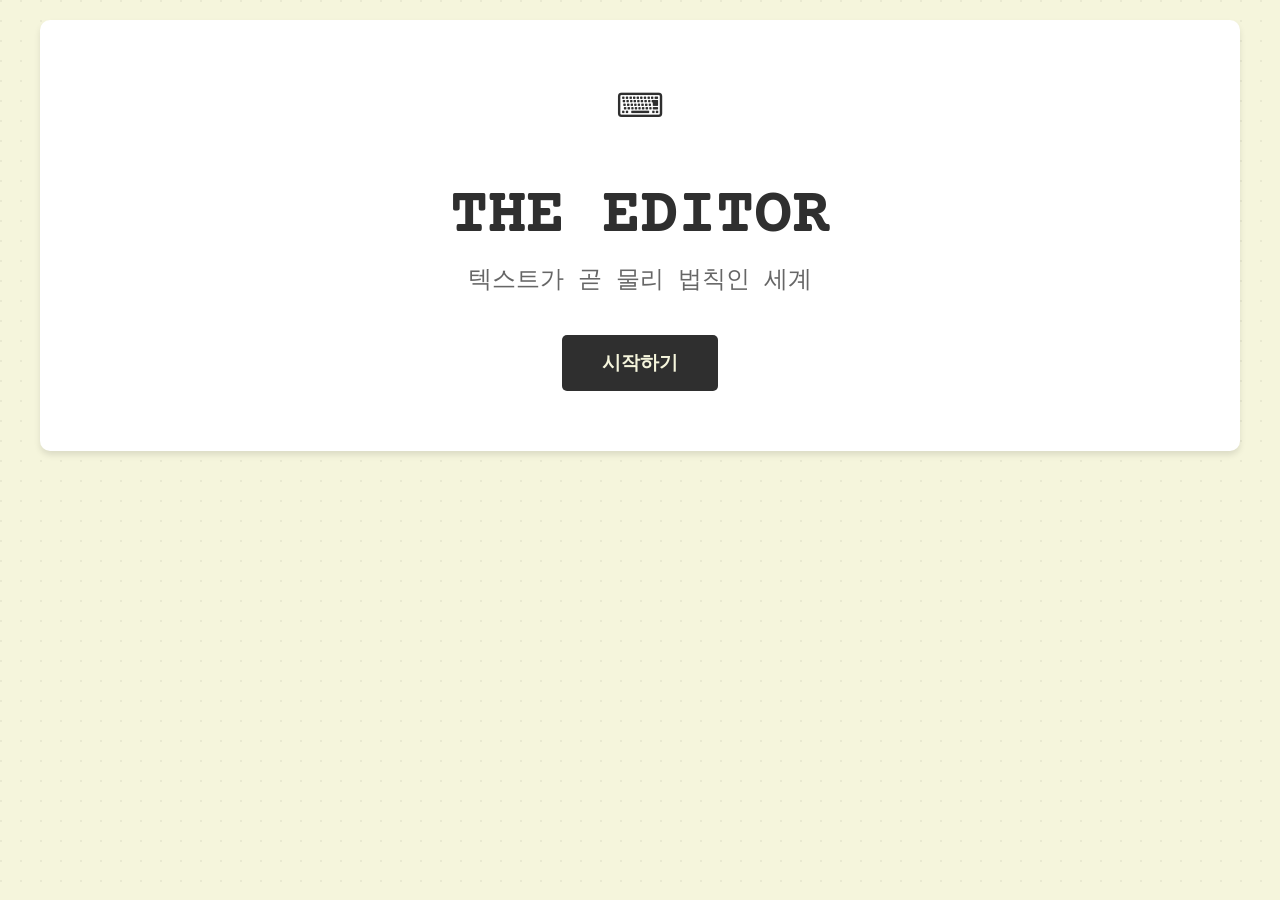
==== TheEditor.html @ b97cf354 "feat: Add The Editor game HTML and basic structure This commit introduces the HTML structure and bas" ====
<!DOCTYPE html>
<html lang="ko">
<head>
    <meta charset="UTF-8">
    <meta name="viewport" content="width=device-width, initial-scale=1.0">
    <title>The Editor - 텍스트 로그라이크 어드벤처</title>
    <style>
        @import url('https://fonts.googleapis.com/css2?family=Courier+Prime:wght@400;700&display=swap');

        * {
            margin: 0;
            padding: 0;
            box-sizing: border-box;
        }

        body {
            font-family: 'Courier Prime', 'Courier New', monospace;
            background: #F5F5DC;
            color: #2F2F2F;
            min-height: 100vh;
            background-image: 
                radial-gradient(circle at 1px 1px, rgba(0,0,0,0.05) 1px, transparent 0);
            background-size: 20px 20px;
        }

        #game-container {
            min-height: 100vh;
            padding: 20px;
        }

        .screen {
            display: none;
            max-width: 1200px;
            margin: 0 auto;
        }

        .screen.active {
            display: block;
        }

        .screen-content {
            background: white;
            padding: 40px;
            border-radius: 10px;
            box-shadow: 0 4px 6px rgba(0,0,0,0.1);
        }

        .typewriter-icon {
            font-size: 80px;
            text-align: center;
            margin-bottom: 20px;
        }

        .game-title {
            font-size: 4rem;
            font-weight: bold;
            text-align: center;
            margin-bottom: 10px;
            color: #2F2F2F;
        }

        .game-subtitle {
            font-size: 1.5rem;
            text-align: center;
            color: #666;
            margin-bottom: 40px;
        }

        .btn-primary {
            display: block;
            margin: 20px auto;
            padding: 15px 40px;
            font-size: 1.2rem;
            font-weight: bold;
            background: #2F2F2F;
            color: #F5F5DC;
            border: none;
            border-radius: 5px;
            cursor: pointer;
            transition: background 0.3s;
            font-family: 'Courier Prime', monospace;
        }

        .btn-primary:hover:not(:disabled) {
            background: #1a1a1a;
        }

        .btn-primary:disabled {
            background: #999;
            cursor: not-allowed;
        }

        .narrative-box {
            background: #f9f9f9;
            padding: 30px;
            border-radius: 5px;
            margin: 20px 0;
            line-height: 1.8;
            font-size: 1.1rem;
        }

        .typewriter-text {
            white-space: pre-wrap;
            min-height: 200px;
        }

        .chapter-header {
            text-align: center;
            margin-bottom: 30px;
        }

        .chapter-header h2 {
            font-size: 2.5rem;
            margin-bottom: 10px;
        }

        .chapter-subtitle {
            font-size: 1.2rem;
            color: #666;
        }

        .situation-box {
            background: #f9f9f9;
            padding: 25px;
            border-radius: 5px;
            margin-bottom: 30px;
        }

        .situation-box h3 {
            margin-bottom: 15px;
            font-size: 1.5rem;
        }

        .situation-text {
            font-size: 1.2rem;
            line-height: 1.8;
        }

        .word-button {
            display: inline-block;
            padding: 8px 16px;
            margin: 5px;
            background: #FFD700;
            color: #2F2F2F;
            border: 2px solid #FFA500;
            border-radius: 5px;
            cursor: pointer;
            font-weight: bold;
            transition: all 0.3s;
            font-size: 1rem;
        }

        .word-button:hover {
            background: #FFA500;
            transform: scale(1.05);
        }

        .word-button.extracting {
            animation: wordExtract 0.5s ease-out forwards;
        }

        @keyframes wordExtract {
            0% { transform: scale(1) rotate(0deg); opacity: 1; }
            50% { transform: scale(1.2) rotate(5deg); opacity: 0.8; }
            100% { transform: scale(0) rotate(-10deg); opacity: 0; }
        }

        .stats-grid {
            display: grid;
            grid-template-columns: 1fr 1fr;
            gap: 20px;
            margin-bottom: 30px;
        }

        .stat-box {
            background: #f9f9f9;
            padding: 20px;
            border-radius: 5px;
        }

        .stat-box h4 {
            margin-bottom: 15px;
            font-size: 1.2rem;
        }

        .word-list {
            display: flex;
            flex-wrap: wrap;
            gap: 8px;
        }

        .word-tag {
            padding: 5px 12px;
            background: #e0e0e0;
            border-radius: 3px;
            font-size: 0.9rem;
        }

        .bar-container {
            margin-bottom: 15px;
        }

        .bar-container label {
            display: block;
            margin-bottom: 5px;
            font-weight: bold;
        }

        .progress-bar {
            position: relative;
            width: 100%;
            height: 30px;
            background: #e0e0e0;
            border-radius: 5px;
            overflow: hidden;
        }

        .bar-fill {
            height: 100%;
            transition: width 0.5s ease;
            display: flex;
            align-items: center;
            justify-content: center;
            position: relative;
        }

        .hp-fill {
            background: linear-gradient(90deg, #e74c3c, #c0392b);
        }

        .ink-fill {
            background: linear-gradient(90deg, #3498db, #2980b9);
        }

        .enemy-fill {
            background: linear-gradient(90deg, #e74c3c, #c0392b);
        }

        .bar-text {
            position: absolute;
            color: white;
            font-weight: bold;
            text-shadow: 1px 1px 2px rgba(0,0,0,0.8);
            z-index: 1;
        }

        .enemy-box {
            background: #ffe0e0;
            padding: 25px;
            border-radius: 5px;
            margin-bottom: 30px;
            border: 2px solid #ff9999;
        }

        .enemy-box h3 {
            font-size: 1.8rem;
            color: #c0392b;
            margin-bottom: 10px;
        }

        .enemy-desc {
            color: #666;
            margin-bottom: 15px;
        }

        .combination-box {
            background: #f9f9f9;
            padding: 25px;
            border-radius: 5px;
            margin-bottom: 30px;
        }

        .combination-box h3 {
            margin-bottom: 20px;
            font-size: 1.5rem;
        }

        .slots-grid {
            display: grid;
            grid-template-columns: repeat(3, 1fr);
            gap: 15px;
            margin-bottom: 20px;
        }

        .slot {
            border: 2px dashed #999;
            border-radius: 5px;
            padding: 20px;
            min-height: 120px;
            display: flex;
            flex-direction: column;
            align-items: center;
            justify-content: center;
            background: #fafafa;
        }

        .slot-label {
            font-size: 0.9rem;
            color: #666;
            margin-bottom: 10px;
        }

        .slot-content {
            font-size: 1.1rem;
            font-weight: bold;
            text-align: center;
        }

        .slot-content.filled {
            padding: 8px 16px;
            background: #4CAF50;
            color: white;
            border-radius: 5px;
        }

        .action-preview {
            background: #fff9c4;
            padding: 15px;
            border-radius: 5px;
            margin-bottom: 15px;
            border: 2px solid #fdd835;
            display: none;
        }

        .action-preview.show {
            display: block;
        }

        .action-preview p {
            margin: 5px 0;
        }

        .hand-box {
            background: #f9f9f9;
            padding: 20px;
            border-radius: 5px;
            margin-bottom: 20px;
        }

        .hand-box h4 {
            margin-bottom: 15px;
        }

        .word-buttons {
            display: flex;
            flex-wrap: wrap;
            gap: 10px;
        }

        .hand-word {
            padding: 10px 20px;
            border-radius: 5px;
            cursor: pointer;
            font-weight: bold;
            transition: all 0.3s;
            border: 2px solid;
        }

        .hand-word.noun {
            background: #bbdefb;
            border-color: #2196F3;
            color: #0d47a1;
        }

        .hand-word.verb {
            background: #ffcdd2;
            border-color: #f44336;
            color: #b71c1c;
        }

        .hand-word.adjective {
            background: #c8e6c9;
            border-color: #4CAF50;
            color: #1b5e20;
        }

        .hand-word:hover {
            transform: translateY(-2px);
            box-shadow: 0 4px 8px rgba(0,0,0,0.2);
        }

        .hand-word.selected {
            background: #FFD700;
            border-color: #FFA500;
            box-shadow: 0 0 10px rgba(255, 215, 0, 0.6);
        }

        .player-stats {
            display: grid;
            grid-template-columns: 1fr 1fr;
            gap: 20px;
        }

        .puzzle-box {
            background: #f9f9f9;
            padding: 30px;
            border-radius: 5px;
        }

        .puzzle-text {
            font-size: 1.5rem;
            line-height: 2;
            margin-bottom: 30px;
            padding: 20px;
            background: white;
            border-radius: 5px;
        }

        .puzzle-solutions {
            display: flex;
            flex-direction: column;
            gap: 15px;
        }

        .puzzle-solution {
            padding: 15px;
            border: 2px solid #ddd;
            border-radius: 5px;
            cursor: pointer;
            transition: all 0.3s;
            background: white;
        }

        .puzzle-solution:hover:not(.disabled) {
            border-color: #4CAF50;
            background: #f1f8e9;
        }

        .puzzle-solution.disabled {
            opacity: 0.5;
            cursor: not-allowed;
            background: #f5f5f5;
        }

        .puzzle-result {
            margin-top: 20px;
            padding: 15px;
            background: #c8e6c9;
            border: 2px solid #4CAF50;
            border-radius: 5px;
            color: #1b5e20;
            font-weight: bold;
        }

        .ending-box {
            background: #f9f9f9;
            padding: 30px;
            border-radius: 5px;
            margin-top: 30px;
        }

        .ending-sentence {
            font-size: 1.5rem;
            line-height: 2;
            margin-bottom: 30px;
            padding: 25px;
            background: white;
            border-radius: 5px;
            border: 2px dashed #999;
        }

        .ending-word-slot {
            display: inline-block;
            padding: 8px 16px;
            margin: 0 5px;
            background: #4CAF50;
            color: white;
            border-radius: 5px;
            font-weight: bold;
        }

        .ending-word-slot.empty {
            background: #e0e0e0;
            color: #999;
        }

        .ending-words-box {
            margin-bottom: 30px;
        }

        .ending-words-box h4 {
            margin-bottom: 15px;
        }

        .ending-word-btn {
            padding: 10px 20px;
            margin: 5px;
            border-radius: 5px;
            cursor: pointer;
            font-weight: bold;
            transition: all 0.3s;
            border: 2px solid;
            background: #e0e0e0;
            border-color: #999;
        }

        .ending-word-btn:hover {
            background: #d0d0d0;
        }

        .ending-word-btn.selected {
            background: #4CAF50;
            border-color: #2e7d32;
            color: white;
        }

        .success-icon, .gameover-icon {
            font-size: 80px;
            text-align: center;
            margin-bottom: 20px;
        }

        .success-icon {
            color: #4CAF50;
        }

        .gameover-icon {
            color: #f44336;
        }

        .ending-text-box {
            background: #f9f9f9;
            padding: 30px;
            border-radius: 5px;
            margin: 30px 0;
        }

        .ending-text {
            font-size: 1.3rem;
            line-height: 1.8;
            margin-bottom: 20px;
        }

        .ending-score {
            color: #666;
            font-size: 1.1rem;
        }

        .gameover-text {
            font-size: 1.2rem;
            margin: 10px 0;
            color: #666;
        }

        .whiteout {
            animation: whiteout 0.3s ease-in-out;
        }

        @keyframes whiteout {
            0% { background-color: #F5F5DC; }
            50% { background-color: #FFFFFF; }
            100% { background-color: #F5F5DC; }
        }

        @media (max-width: 768px) {
            .stats-grid,
            .slots-grid,
            .player-stats {
                grid-template-columns: 1fr;
            }
            
            .game-title {
                font-size: 2.5rem;
            }
            
            .screen-content {
                padding: 20px;
            }
        }
    </style>
</head>
<body>
    <div id="game-container">
        <!-- START_SCREEN -->
        <div id="start-screen" class="screen active">
            <div class="screen-content">
                <div class="typewriter-icon">⌨️</div>
                <h1 class="game-title">THE EDITOR</h1>
                <p class="game-subtitle">텍스트가 곧 물리 법칙인 세계</p>
                <button id="start-btn" class="btn-primary">시작하기</button>
            </div>
        </div>

        <!-- INTRO_NARRATIVE -->
        <div id="intro-screen" class="screen">
            <div class="screen-content">
                <h2>프롤로그</h2>
                <div class="narrative-box">
                    <div id="intro-text" class="typewriter-text"></div>
                </div>
                <button id="intro-continue-btn" class="btn-primary" style="display: none;">챕터 1 시작</button>
            </div>
        </div>

        <!-- CHAPTER_EXPLORE -->
        <div id="explore-screen" class="screen">
            <div class="screen-content">
                <div class="chapter-header">
                    <h2 id="chapter-title"></h2>
                    <p id="chapter-subtitle" class="chapter-subtitle"></p>
                </div>
                
                <div class="situation-box">
                    <h3>상황</h3>
                    <div id="situation-text" class="situation-text"></div>
                </div>

                <div class="stats-grid">
                    <div class="stat-box">
                        <h4>📚 단어 덱</h4>
                        <div id="deck-display" class="word-list"></div>
                    </div>
                    <div class="stat-box">
                        <h4>❤️ 상태</h4>
                        <div class="bar-container">
                            <label>체력</label>
                            <div class="progress-bar">
                                <div id="hp-bar" class="bar-fill hp-fill"></div>
                                <span id="hp-text" class="bar-text">100/100</span>
                            </div>
                        </div>
                        <div class="bar-container">
                            <label>잉크</label>
                            <div class="progress-bar">
                                <div id="ink-bar" class="bar-fill ink-fill"></div>
                                <span id="ink-text" class="bar-text">20/20</span>
                            </div>
                        </div>
                    </div>
                </div>

                <button id="explore-continue-btn" class="btn-primary">다음으로</button>
            </div>
        </div>

        <!-- CHAPTER_COMBAT -->
        <div id="combat-screen" class="screen">
            <div class="screen-content">
                <div class="chapter-header">
                    <h2 id="combat-chapter-title"></h2>
                </div>

                <!-- 적 정보 -->
                <div class="enemy-box">
                    <h3 id="enemy-name"></h3>
                    <p id="enemy-desc" class="enemy-desc"></p>
                    <div class="bar-container">
                        <label>적 체력</label>
                        <div class="progress-bar">
                            <div id="enemy-hp-bar" class="bar-fill enemy-fill"></div>
                            <span id="enemy-hp-text" class="bar-text">0/0</span>
                        </div>
                    </div>
                </div>

                <!-- 조합 슬롯 -->
                <div class="combination-box">
                    <h3>✏️ 문장 조합</h3>
                    <div class="slots-grid">
                        <div class="slot" data-slot="subject">
                            <div class="slot-label">주어/속성</div>
                            <div id="slot-subject" class="slot-content">비어있음</div>
                        </div>
                        <div class="slot" data-slot="verb">
                            <div class="slot-label">동사/형태</div>
                            <div id="slot-verb" class="slot-content">비어있음</div>
                        </div>
                        <div class="slot" data-slot="modifier">
                            <div class="slot-label">부사/강도</div>
                            <div id="slot-modifier" class="slot-content">선택사항</div>
                        </div>
                    </div>
                    <div id="action-preview" class="action-preview"></div>
                    <button id="execute-btn" class="btn-primary" disabled>실행</button>
                </div>

                <!-- 손패 -->
                <div class="hand-box">
                    <h4>손패</h4>
                    <div id="hand-display" class="word-buttons"></div>
                </div>

                <!-- 플레이어 상태 -->
                <div class="player-stats">
                    <div class="bar-container">
                        <label>체력</label>
                        <div class="progress-bar">
                            <div id="combat-hp-bar" class="bar-fill hp-fill"></div>
                            <span id="combat-hp-text" class="bar-text">100/100</span>
                        </div>
                    </div>
                    <div class="bar-container">
                        <label>잉크</label>
                        <div class="progress-bar">
                            <div id="combat-ink-bar" class="bar-fill ink-fill"></div>
                            <span id="combat-ink-text" class="bar-text">20/20</span>
                        </div>
                    </div>
                </div>
            </div>
        </div>

        <!-- CHAPTER_PUZZLE -->
        <div id="puzzle-screen" class="screen">
            <div class="screen-content">
                <div class="chapter-header">
                    <h2 id="puzzle-chapter-title"></h2>
                </div>

                <div class="puzzle-box">
                    <h3>문맥 수정</h3>
                    <div id="puzzle-text" class="puzzle-text"></div>
                    <div id="puzzle-solutions" class="puzzle-solutions"></div>
                    <div id="puzzle-result" class="puzzle-result" style="display: none;"></div>
                </div>
            </div>
        </div>

        <!-- ENDING_CRAFTING -->
        <div id="ending-screen" class="screen">
            <div class="screen-content">
                <div class="typewriter-icon">⌨️</div>
                <h2>최종 편집</h2>
                <p class="subtitle">모은 단어로 이야기의 결말을 짓으세요</p>
                
                <div class="ending-box">
                    <div id="ending-sentence" class="ending-sentence"></div>
                    <div class="ending-words-box">
                        <h4>사용 가능한 단어 (3개 선택)</h4>
                        <div id="ending-words" class="word-buttons"></div>
                    </div>
                    <button id="craft-ending-btn" class="btn-primary" disabled>결말 완성하기</button>
                </div>
            </div>
        </div>

        <!-- SUCCESS -->
        <div id="success-screen" class="screen">
            <div class="screen-content">
                <div class="success-icon">✓</div>
                <h2 id="ending-title"></h2>
                <div class="ending-text-box">
                    <p id="ending-text" class="ending-text"></p>
                    <p id="ending-score" class="ending-score"></p>
                </div>
                <button id="restart-btn" class="btn-primary">다시 시작하기</button>
            </div>
        </div>

        <!-- GAME_OVER -->
        <div id="gameover-screen" class="screen">
            <div class="screen-content">
                <div class="gameover-icon">✗</div>
                <h2>게임 오버</h2>
                <p class="gameover-text">당신의 체력이 0이 되었습니다.</p>
                <p class="gameover-text">이야기는 미완성으로 남았습니다.</p>
                <button id="restart-gameover-btn" class="btn-primary">다시 시작하기</button>
            </div>
        </div>
    </div>

    <script>
        // 게임 상태
        const GAME_STATES = {
            START_SCREEN: 'START_SCREEN',
            INTRO_NARRATIVE: 'INTRO_NARRATIVE',
            CHAPTER_EXPLORE: 'CHAPTER_EXPLORE',
            CHAPTER_COMBAT: 'CHAPTER_COMBAT',
            CHAPTER_PUZZLE: 'CHAPTER_PUZZLE',
            ENDING_CRAFTING: 'ENDING_CRAFTING',
            GAME_OVER: 'GAME_OVER',
            SUCCESS: 'SUCCESS'
        };

        // 챕터 데이터
        const CHAPTERS = [
            {
                id: 1,
                title: '명사의 숲',
                subtitle: 'The Forest of Nouns',
                situation: '희미한 [안개] 숲. 이름 없는 [나무]가 길을 막고 있다. [돌]이 발밑에 굴러다닌다. [나]는 길을 잃었다.',
                mineableWords: ['안개', '나무', '돌', '나'],
                enemy: {
                    name: '형체 없는 그림자',
                    hp: 30,
                    maxHp: 30,
                    attack: 5,
                    description: '텍스트의 의미를 잃어버린 존재'
                },
                type: 'explore'
            },
            {
                id: 2,
                title: '동사의 탑',
                subtitle: 'The Tower of Verbs',
                situation: '거대한 탑이 하늘을 [찌르다]. 적들이 우리를 [추격하다]. [막다]로 방어하고, [부수다]로 공격하라. [달리다]로 도망칠 수도 있다.',
                mineableWords: ['찌르다', '추격하다', '막다', '부수다', '달리다'],
                enemy: {
                    name: '검열관',
                    hp: 50,
                    maxHp: 50,
                    attack: 8,
                    description: '모든 동사를 통제하려는 자'
                },
                type: 'combat'
            },
            {
                id: 3,
                title: '형용사의 바다',
                subtitle: 'The Sea of Adjectives',
                situation: '[우울한] 파도가 친다. 바다는 [끝없는] 깊이를 가졌다. [차가운] 바람이 불어온다. [거대한] 고래가 나타났다. [신성한] 빛이 내려온다.',
                mineableWords: ['우울한', '끝없는', '차가운', '거대한', '신성한'],
                puzzle: {
                    text: '파도가 [거칠게] 몰아친다',
                    target: '거칠게',
                    solutions: [
                        { word: '잠잠하게', type: 'peaceful' },
                        { word: '얼어붙은', type: 'frozen' },
                        { word: '따뜻하게', type: 'warm' }
                    ]
                },
                type: 'puzzle'
            }
        ];

        // 단어 태그 시스템
        const WORD_TAGS = {
            '나': { type: 'noun', element: 'self', cost: 2, category: 'subject' },
            '안개': { type: 'noun', element: 'mist', cost: 3, category: 'subject' },
            '나무': { type: 'noun', element: 'wood', cost: 3, category: 'subject' },
            '돌': { type: 'noun', element: 'earth', cost: 2, category: 'subject' },
            '찌르다': { type: 'verb', action: 'attack', power: 8, cost: 5, category: 'verb' },
            '추격하다': { type: 'verb', action: 'chase', power: 3, cost: 4, category: 'verb' },
            '막다': { type: 'verb', action: 'defend', shield: 10, cost: 4, category: 'verb' },
            '부수다': { type: 'verb', action: 'attack', power: 12, cost: 6, category: 'verb' },
            '달리다': { type: 'verb', action: 'dodge', shield: 5, cost: 3, category: 'verb' },
            '우울한': { type: 'adjective', mood: 'sad', value: -1, cost: 2, category: 'modifier' },
            '끝없는': { type: 'adjective', mood: 'abstract', value: 0, cost: 3, category: 'modifier' },
            '차가운': { type: 'adjective', element: 'ice', value: 0, cost: 2, category: 'modifier' },
            '거대한': { type: 'adjective', size: 'large', value: 1, cost: 3, category: 'modifier' },
            '신성한': { type: 'adjective', mood: 'holy', value: 2, cost: 4, category: 'modifier' },
            '거칠게': { type: 'adjective', mood: 'chaos', value: -1, cost: 2, category: 'modifier' },
            '잠잠하게': { type: 'adjective', mood: 'peaceful', value: 1, cost: 2, category: 'modifier' },
            '얼어붙은': { type: 'adjective', element: 'ice', value: 0, cost: 3, category: 'modifier' },
            '따뜻하게': { type: 'adjective', mood: 'warm', value: 1, cost: 2, category: 'modifier' }
        };

        // 엔딩 템플릿
        const ENDING_TEMPLATES = {
            happy: {
                title: '희망의 결말',
                text: '세상은 {word1} 하고, 사람들은 {word2} 하며, 이야기는 {word3} 끝났다. 모든 것이 평화롭게 이어졌다.',
                threshold: 3
            },
            sad: {
                title: '슬픈 결말',
                text: '세상은 {word1} 하고, 사람들은 {word2} 하며, 이야기는 {word3} 끝났다. 하지만 희망은 남아있었다.',
                threshold: -2
            },
            abstract: {
                title: '모호한 결말',
                text: '세상은 {word1} 하고, 사람들은 {word2} 하며, 이야기는 {word3} 끝났다. 의미는 각자에게 달려있었다.',
                threshold: -1
            }
        };

        // 게임 상태 관리
        class GameState {
            constructor() {
                this.currentState = GAME_STATES.START_SCREEN;
                this.currentChapter = 0;
                this.playerDeck = [];
                this.playerHand = [];
                this.playerHp = 100;
                this.playerMaxHp = 100;
                this.ink = 20;
                this.maxInk = 20;
                this.enemyHp = 0;
                this.enemyMaxHp = 0;
                this.combatSlots = { subject: null, verb: null, modifier: null };
                this.endingWords = [];
                this.endingScore = 0;
                this.endingType = 'abstract';
                this.puzzleSolved = false;
            }

            changeState(newState) {
                this.currentState = newState;
                this.updateScreen();
            }

            updateScreen() {
                document.querySelectorAll('.screen').forEach(screen => {
                    screen.classList.remove('active');
                });

                const screenMap = {
                    [GAME_STATES.START_SCREEN]: 'start-screen',
                    [GAME_STATES.INTRO_NARRATIVE]: 'intro-screen',
                    [GAME_STATES.CHAPTER_EXPLORE]: 'explore-screen',
                    [GAME_STATES.CHAPTER_COMBAT]: 'combat-screen',
                    [GAME_STATES.CHAPTER_PUZZLE]: 'puzzle-screen',
                    [GAME_STATES.ENDING_CRAFTING]: 'ending-screen',
                    [GAME_STATES.SUCCESS]: 'success-screen',
                    [GAME_STATES.GAME_OVER]: 'gameover-screen'
                };

                const screenId = screenMap[this.currentState];
                if (screenId) {
                    document.getElementById(screenId).classList.add('active');
                }
            }

            drawHand() {
                const handSize = Math.min(7, this.playerDeck.length);
                const shuffled = [...this.playerDeck].sort(() => Math.random() - 0.5);
                this.playerHand = shuffled.slice(0, handSize);
            }

            reset() {
                this.currentState = GAME_STATES.START_SCREEN;
                this.currentChapter = 0;
                this.playerDeck = [];
                this.playerHand = [];
                this.playerHp = 100;
                this.playerMaxHp = 100;
                this.ink = 20;
                this.maxInk = 20;
                this.enemyHp = 0;
                this.enemyMaxHp = 0;
                this.combatSlots = { subject: null, verb: null, modifier: null };
                this.endingWords = [];
                this.endingScore = 0;
                this.endingType = 'abstract';
                this.puzzleSolved = false;
            }
        }

        const game = new GameState();

        function typewriterEffect(element, text, speed = 50, callback) {
            let index = 0;
            element.textContent = '';
            
            function type() {
                if (index < text.length) {
                    element.textContent += text[index];
                    index++;
                    setTimeout(type, speed);
                } else if (callback) {
                    callback();
                }
            }
            
            type();
        }

        function parseSituationText(text) {
            const parts = [];
            const regex = /\[([^\]]+)\]/g;
            let lastIndex = 0;
            let match;

            while ((match = regex.exec(text)) !== null) {
                if (match.index > lastIndex) {
                    parts.push({
                        type: 'text',
                        content: text.substring(lastIndex, match.index)
                    });
                }
                parts.push({
                    type: 'word',
                    content: match[1],
                    fullMatch: match[0]
                });
                lastIndex = regex.lastIndex;
            }

            if (lastIndex < text.length) {
                parts.push({
                    type: 'text',
                    content: text.substring(lastIndex)
                });
            }

            return parts;
        }

        function updateBars() {
            const hpPercent = (game.playerHp / game.playerMaxHp) * 100;
            document.getElementById('hp-bar').style.width = hpPercent + '%';
            document.getElementById('hp-text').textContent = `${game.playerHp}/${game.playerMaxHp}`;
            document.getElementById('combat-hp-bar').style.width = hpPercent + '%';
            document.getElementById('combat-hp-text').textContent = `${game.playerHp}/${game.playerMaxHp}`;

            const inkPercent = (game.ink / game.maxInk) * 100;
            document.getElementById('ink-bar').style.width = inkPercent + '%';
            document.getElementById('ink-text').textContent = `${game.ink}/${game.maxInk}`;
            document.getElementById('combat-ink-bar').style.width = inkPercent + '%';
            document.getElementById('combat-ink-text').textContent = `${game.ink}/${game.maxInk}`;

            if (game.enemyMaxHp > 0) {
                const enemyPercent = (game.enemyHp / game.enemyMaxHp) * 100;
                document.getElementById('enemy-hp-bar').style.width = enemyPercent + '%';
                document.getElementById('enemy-hp-text').textContent = `${game.enemyHp}/${game.enemyMaxHp}`;
            }
        }

        function updateDeckDisplay() {
            const deckDisplay = document.getElementById('deck-display');
            deckDisplay.innerHTML = '';
            
            if (game.playerDeck.length === 0) {
                deckDisplay.innerHTML = '<p style="color: #999;">아직 수집한 단어가 없습니다</p>';
            } else {
                game.playerDeck.forEach(word => {
                    const tag = document.createElement('span');
                    tag.className = 'word-tag';
                    tag.textContent = word;
                    deckDisplay.appendChild(tag);
                });
            }
        }

        function renderIntroScreen() {
            const introText = document.getElementById('intro-text');
            const continueBtn = document.getElementById('intro-continue-btn');
            
            const narrative = `모든 것이 백지화되었다...

당신은 에디터(Editor)입니다. 텍스트를 수정하고, 단어를 조합하여 이야기를 바꿀 수 있는 존재입니다.

하지만 세상이 백지화되었습니다. 모든 의미가 사라지고, 단어들이 흩어졌습니다.

당신의 임무는 세 개의 챕터를 통과하여 단어를 모으고, 마지막에 이야기의 결말을 짓는 것입니다.

게임 방법:
• 대괄호 [ ] 안의 단어를 클릭하여 수집하세요
• 전투에서는 주어, 동사, 수식어를 조합하여 공격하세요
• 퍼즐에서는 적절한 단어로 문맥을 수정하세요
• 마지막에 모은 단어로 결말을 완성하세요`;

            typewriterEffect(introText, narrative, 30, () => {
                continueBtn.style.display = 'block';
            });
        }

        function renderExploreScreen() {
            const chapter = CHAPTERS[game.currentChapter];
            
            document.getElementById('chapter-title').textContent = chapter.title;
            document.getElementById('chapter-subtitle').textContent = chapter.subtitle;
            
            const situationText = document.getElementById('situation-text');
            situationText.innerHTML = '';
            
            const parts = parseSituationText(chapter.situation);
            parts.forEach(part => {
                if (part.type === 'word') {
                    const btn = document.createElement('button');
                    btn.className = 'word-button';
                    btn.textContent = part.fullMatch;
                    btn.onclick = () => mineWord(part.content);
                    situationText.appendChild(btn);
                } else {
                    const span = document.createElement('span');
                    span.textContent = part.content;
                    situationText.appendChild(span);
                }
            });
            
            updateDeckDisplay();
            updateBars();
        }

        function mineWord(word) {
            if (game.playerDeck.includes(word)) {
                return;
            }
            
            const buttons = document.querySelectorAll('.word-button');
            buttons.forEach(btn => {
                if (btn.textContent.includes(word)) {
                    btn.classList.add('extracting');
                    setTimeout(() => {
                        btn.remove();
                    }, 500);
                }
            });
            
            game.playerDeck.push(word);
            updateDeckDisplay();
        }

        function renderCombatScreen() {
            const chapter = CHAPTERS[game.currentChapter];
            
            document.getElementById('combat-chapter-title').textContent = `${chapter.title} - 전투`;
            document.getElementById('enemy-name').textContent = chapter.enemy.name;
            document.getElementById('enemy-desc').textContent = chapter.enemy.description;
            
            game.enemyHp = chapter.enemy.maxHp;
            game.enemyMaxHp = chapter.enemy.maxHp;
            game.drawHand();
            
            updateCombatDisplay();
            updateBars();
        }

        function updateCombatDisplay() {
            document.getElementById('slot-subject').textContent = game.combatSlots.subject || '비어있음';
            document.getElementById('slot-subject').className = game.combatSlots.subject ? 'slot-content filled' : 'slot-content';
            
            document.getElementById('slot-verb').textContent = game.combatSlots.verb || '비어있음';
            document.getElementById('slot-verb').className = game.combatSlots.verb ? 'slot-content filled' : 'slot-content';
            
            document.getElementById('slot-modifier').textContent = game.combatSlots.modifier || '선택사항';
            document.getElementById('slot-modifier').className = game.combatSlots.modifier ? 'slot-content filled' : 'slot-content';
            
            const handDisplay = document.getElementById('hand-display');
            handDisplay.innerHTML = '';
            
            game.playerHand.forEach(word => {
                const tag = WORD_TAGS[word];
                if (!tag) return;
                
                const btn = document.createElement('button');
                btn.className = `hand-word ${tag.type}`;
                btn.textContent = word;
                
                const isSelected = 
                    (tag.category === 'subject' && game.combatSlots.subject === word) ||
                    (tag.category === 'verb' && game.combatSlots.verb === word) ||
                    (tag.category === 'modifier' && game.combatSlots.modifier === word);
                
                if (isSelected) {
                    btn.classList.add('selected');
                }
                
                btn.onclick = () => selectCombatWord(word, tag);
                handDisplay.appendChild(btn);
            });
            
            const action = calculateCombatAction();
            const preview = document.getElementById('action-preview');
            const executeBtn = document.getElementById('execute-btn');
            
            if (action && game.combatSlots.subject && game.combatSlots.verb) {
                preview.innerHTML = `
                    <p><strong>예상 효과:</strong></p>
                    <p>${action.description}</p>
                    ${action.damage > 0 ? `<p style="color: #c0392b;">데미지: ${action.damage}</p>` : ''}
                    ${action.shield > 0 ? `<p style="color: #2980b9;">방어: ${action.shield}</p>` : ''}
                    <p style="color: #666;">잉크 소모: ${action.cost}</p>
                `;
                preview.classList.add('show');
                executeBtn.disabled = game.ink < action.cost || game.enemyHp <= 0;
            } else {
                preview.classList.remove('show');
                executeBtn.disabled = true;
            }
        }

        function selectCombatWord(word, tag) {
            if (tag.category === 'subject') {
                if (game.combatSlots.subject === word) {
                    game.combatSlots.subject = null;
                } else {
                    game.combatSlots.subject = word;
                }
            } else if (tag.category === 'verb') {
                if (game.combatSlots.verb === word) {
                    game.combatSlots.verb = null;
                } else {
                    game.combatSlots.verb = word;
                }
            } else if (tag.category === 'modifier') {
                if (game.combatSlots.modifier === word) {
                    game.combatSlots.modifier = null;
                } else {
                    game.combatSlots.modifier = word;
                }
            }
            
            updateCombatDisplay();
        }

        function calculateCombatAction() {
            const { subject, verb, modifier } = game.combatSlots;
            if (!subject || !verb) return null;

            const subjectTag = WORD_TAGS[subject] || {};
            const verbTag = WORD_TAGS[verb] || {};
            const modifierTag = modifier ? (WORD_TAGS[modifier] || {}) : {};

            let damage = 0;
            let shield = 0;
            let description = '';
            let cost = (subjectTag.cost || 0) + (verbTag.cost || 0) + (modifierTag.cost || 0);

            if (verbTag.action === 'attack') {
                damage = verbTag.power || 5;
                if (subjectTag.element === 'wood' && modifierTag.element === 'ice') {
                    damage += 3;
                    description = `${subject}에서 ${verb}하는 얼음 공격!`;
                } else if (subjectTag.element === 'earth') {
                    damage += 2;
                    description = `${subject}로 ${verb}하는 대지의 힘!`;
                } else if (modifierTag.size === 'large') {
                    damage += 5;
                    description = `${modifier} ${subject}로 ${verb}!`;
                } else {
                    description = `${subject}로 ${verb}!`;
                }
            } else if (verbTag.action === 'defend') {
                shield = verbTag.shield || 10;
                if (modifierTag.size === 'large') shield += 5;
                description = `${subject}로 ${verb}하는 방어!`;
            } else if (verbTag.action === 'dodge') {
                shield = 5;
                description = `${verb}로 회피!`;
            }

            return { damage, shield, description, cost };
        }

        function executeCombat() {
            const action = calculateCombatAction();
            if (!action) return;

            if (game.ink < action.cost) {
                alert('잉크가 부족합니다!');
                return;
            }

            game.ink -= action.cost;

            if (action.damage > 0) {
                game.enemyHp = Math.max(0, game.enemyHp - action.damage);
            }

            if (game.enemyHp > 0) {
                const chapter = CHAPTERS[game.currentChapter];
                const enemyAttack = chapter.enemy.attack;
                game.playerHp = Math.max(0, game.playerHp - enemyAttack);
                
                document.body.classList.add('whiteout');
                setTimeout(() => {
                    document.body.classList.remove('whiteout');
                }, 300);
            }

            updateBars();
            updateCombatDisplay();

            if (game.enemyHp <= 0) {
                setTimeout(() => {
                    if (game.currentChapter < CHAPTERS.length - 1) {
                        game.currentChapter++;
                        game.ink = game.maxInk;
                        game.combatSlots = { subject: null, verb: null, modifier: null };
                        game.changeState(GAME_STATES.CHAPTER_EXPLORE);
                    } else {
                        game.changeState(GAME_STATES.ENDING_CRAFTING);
                    }
                }, 1500);
            }

            if (game.playerHp <= 0) {
                setTimeout(() => {
                    game.changeState(GAME_STATES.GAME_OVER);
                }, 1000);
            }
        }

        function renderPuzzleScreen() {
            const chapter = CHAPTERS[game.currentChapter];
            
            document.getElementById('puzzle-chapter-title').textContent = `${chapter.title} - 퍼즐`;
            
            const puzzleText = document.getElementById('puzzle-text');
            const puzzle = chapter.puzzle;
            
            puzzleText.innerHTML = puzzle.text.split('[').map((part, idx) => {
                if (part.includes(']')) {
                    const [word, rest] = part.split(']');
                    if (game.puzzleSolved) {
                        return `<span style="padding: 5px 10px; background: #c8e6c9; border-radius: 3px;">${word}</span>${rest}`;
                    } else {
                        return `<span style="padding: 5px 10px; background: #FFD700; border-radius: 3px;">[${word}]</span>${rest}`;
                    }
                }
                return part;
            }).join('');
            
            const solutionsDiv = document.getElementById('puzzle-solutions');
            solutionsDiv.innerHTML = '';
            
            if (!game.puzzleSolved) {
                puzzle.solutions.forEach(solution => {
                    const div = document.createElement('div');
                    div.className = 'puzzle-solution';
                    if (!game.playerDeck.includes(solution.word)) {
                        div.classList.add('disabled');
                    }
                    div.innerHTML = `
                        <strong>${solution.word}</strong>
                        ${!game.playerDeck.includes(solution.word) ? '<span style="color: #999;"> (수집 필요)</span>' : ''}
                    `;
                    div.onclick = () => {
                        if (game.playerDeck.includes(solution.word)) {
                            solvePuzzle(solution.word);
                        }
                    };
                    solutionsDiv.appendChild(div);
                });
            } else {
                const resultDiv = document.getElementById('puzzle-result');
                resultDiv.style.display = 'block';
                resultDiv.textContent = '퍼즐 해결! 문맥이 바뀌었습니다.';
                
                setTimeout(() => {
                    game.changeState(GAME_STATES.ENDING_CRAFTING);
                }, 2000);
            }
        }

        function solvePuzzle(solutionWord) {
            if (game.playerDeck.includes(solutionWord)) {
                game.puzzleSolved = true;
                renderPuzzleScreen();
            }
        }

        function renderEndingScreen() {
            const endingSentence = document.getElementById('ending-sentence');
            endingSentence.innerHTML = `
                <p>세상은 <span class="ending-word-slot ${game.endingWords[0] ? '' : 'empty'}">${game.endingWords[0] || '____'}</span> 하고,</p>
                <p>사람들은 <span class="ending-word-slot ${game.endingWords[1] ? '' : 'empty'}">${game.endingWords[1] || '____'}</span> 하며,</p>
                <p>이야기는 <span class="ending-word-slot ${game.endingWords[2] ? '' : 'empty'}">${game.endingWords[2] || '____'}</span> 끝났다.</p>
            `;
            
            const wordsDiv = document.getElementById('ending-words');
            wordsDiv.innerHTML = '';
            
            const availableWords = game.playerDeck.filter(word => {
                const tag = WORD_TAGS[word];
                return tag && tag.type === 'adjective';
            });
            
            availableWords.forEach(word => {
                const btn = document.createElement('button');
                btn.className = 'ending-word-btn';
                if (game.endingWords.includes(word)) {
                    btn.classList.add('selected');
                }
                btn.textContent = word;
                btn.onclick = () => {
                    if (game.endingWords.includes(word)) {
                        game.endingWords = game.endingWords.filter(w => w !== word);
                    } else if (game.endingWords.length < 3) {
                        game.endingWords.push(word);
                    }
                    renderEndingScreen();
                };
                wordsDiv.appendChild(btn);
            });
            
            const craftBtn = document.getElementById('craft-ending-btn');
            craftBtn.disabled = game.endingWords.length < 3;
        }

        function craftEnding() {
            if (game.endingWords.length < 3) return;
            
            let score = 0;
            game.endingWords.forEach(word => {
                const tag = WORD_TAGS[word];
                if (tag) {
                    score += tag.value || 0;
                }
            });
            
            game.endingScore = score;
            
            if (score >= ENDING_TEMPLATES.happy.threshold) {
                game.endingType = 'happy';
            } else if (score <= ENDING_TEMPLATES.sad.threshold) {
                game.endingType = 'sad';
            } else {
                game.endingType = 'abstract';
            }
            
            game.changeState(GAME_STATES.SUCCESS);
            renderSuccessScreen();
        }

        function renderSuccessScreen() {
            const ending = ENDING_TEMPLATES[game.endingType];
            const finalText = ending.text
                .replace('{word1}', game.endingWords[0] || '')
                .replace('{word2}', game.endingWords[1] || '')
                .replace('{word3}', game.endingWords[2] || '');
            
            document.getElementById('ending-title').textContent = ending.title;
            document.getElementById('ending-text').textContent = finalText;
            document.getElementById('ending-score').textContent = `점수: ${game.endingScore}`;
        }

        document.addEventListener('DOMContentLoaded', () => {
            document.getElementById('start-btn').onclick = () => {
                game.changeState(GAME_STATES.INTRO_NARRATIVE);
                renderIntroScreen();
            };
            
            document.getElementById('intro-continue-btn').onclick = () => {
                game.currentChapter = 0;
                game.changeState(GAME_STATES.CHAPTER_EXPLORE);
                renderExploreScreen();
            };
            
            document.getElementById('explore-continue-btn').onclick = () => {
                const chapter = CHAPTERS[game.currentChapter];
                if (chapter.type === 'puzzle') {
                    game.changeState(GAME_STATES.CHAPTER_PUZZLE);
                    renderPuzzleScreen();
                } else {
                    game.changeState(GAME_STATES.CHAPTER_COMBAT);
                    renderCombatScreen();
                }
            };
            
            document.getElementById('execute-btn').onclick = executeCombat;
            document.getElementById('craft-ending-btn').onclick = craftEnding;
            
            document.getElementById('restart-btn').onclick = () => {
                game.reset();
                game.updateScreen();
            };
            
            document.getElementById('restart-gameover-btn').onclick = () => {
                game.reset();
                game.updateScreen();
            };
            
            game.updateScreen();
        });
    </script>
</body>
</html>
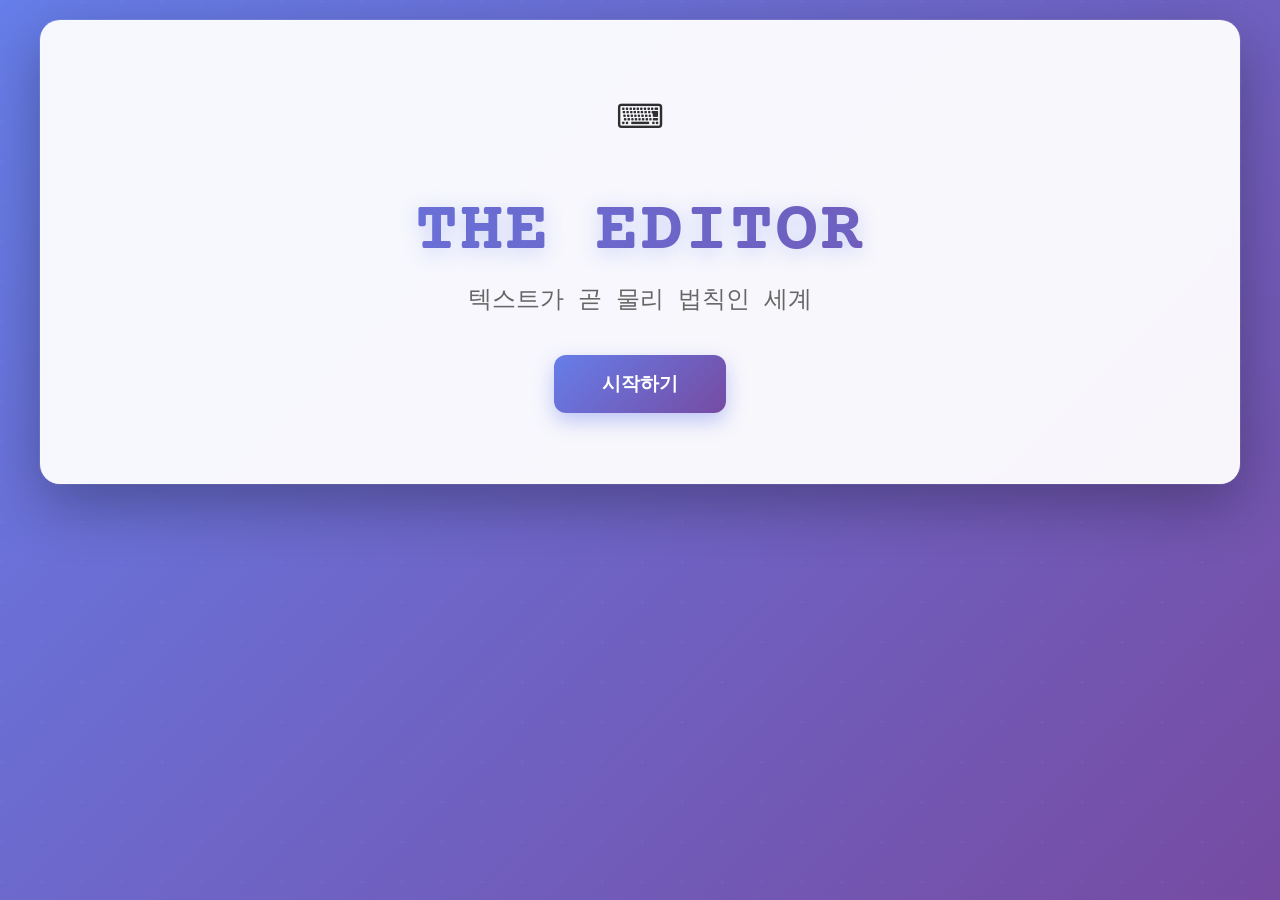
==== commit 4ad5fb97: "Refactor: Improve UI styling and add new words to game content Co-authored-by: sionamerica <sionamer" ====
--- a/TheEditor.html
+++ b/TheEditor.html
@@ -15,17 +15,32 @@
 
         body {
             font-family: 'Courier Prime', 'Courier New', monospace;
-            background: #F5F5DC;
+            background: linear-gradient(135deg, #667eea 0%, #764ba2 100%);
             color: #2F2F2F;
             min-height: 100vh;
+            position: relative;
+            overflow-x: hidden;
+        }
+
+        body::before {
+            content: '';
+            position: fixed;
+            top: 0;
+            left: 0;
+            width: 100%;
+            height: 100%;
             background-image: 
-                radial-gradient(circle at 1px 1px, rgba(0,0,0,0.05) 1px, transparent 0);
-            background-size: 20px 20px;
+                radial-gradient(circle at 2px 2px, rgba(255,255,255,0.05) 1px, transparent 0);
+            background-size: 40px 40px;
+            pointer-events: none;
+            z-index: 0;
         }
 
         #game-container {
             min-height: 100vh;
             padding: 20px;
+            position: relative;
+            z-index: 1;
         }
 
         .screen {
@@ -39,10 +54,12 @@
         }
 
         .screen-content {
-            background: white;
-            padding: 40px;
-            border-radius: 10px;
-            box-shadow: 0 4px 6px rgba(0,0,0,0.1);
+            background: rgba(255, 255, 255, 0.95);
+            backdrop-filter: blur(10px);
+            padding: 50px;
+            border-radius: 20px;
+            box-shadow: 0 20px 60px rgba(0,0,0,0.3), 0 0 0 1px rgba(255,255,255,0.1);
+            border: 1px solid rgba(255,255,255,0.2);
         }
 
         .typewriter-icon {
@@ -52,11 +69,16 @@
         }
 
         .game-title {
-            font-size: 4rem;
+            font-size: 4.5rem;
             font-weight: bold;
             text-align: center;
             margin-bottom: 10px;
-            color: #2F2F2F;
+            background: linear-gradient(135deg, #667eea 0%, #764ba2 100%);
+            -webkit-background-clip: text;
+            -webkit-text-fill-color: transparent;
+            background-clip: text;
+            text-shadow: 0 4px 20px rgba(102, 126, 234, 0.3);
+            letter-spacing: 2px;
         }
 
         .game-subtitle {
@@ -69,20 +91,39 @@
         .btn-primary {
             display: block;
             margin: 20px auto;
-            padding: 15px 40px;
+            padding: 16px 48px;
             font-size: 1.2rem;
-            font-weight: bold;
-            background: #2F2F2F;
-            color: #F5F5DC;
+            font-weight: 600;
+            background: linear-gradient(135deg, #667eea 0%, #764ba2 100%);
+            color: white;
             border: none;
-            border-radius: 5px;
+            border-radius: 12px;
             cursor: pointer;
-            transition: background 0.3s;
+            transition: all 0.3s cubic-bezier(0.4, 0, 0.2, 1);
             font-family: 'Courier Prime', monospace;
+            box-shadow: 0 8px 20px rgba(102, 126, 234, 0.4);
+            position: relative;
+            overflow: hidden;
+        }
+
+        .btn-primary::before {
+            content: '';
+            position: absolute;
+            top: 0;
+            left: -100%;
+            width: 100%;
+            height: 100%;
+            background: linear-gradient(90deg, transparent, rgba(255,255,255,0.3), transparent);
+            transition: left 0.5s;
         }
 
         .btn-primary:hover:not(:disabled) {
-            background: #1a1a1a;
+            transform: translateY(-2px);
+            box-shadow: 0 12px 30px rgba(102, 126, 234, 0.6);
+        }
+
+        .btn-primary:hover:not(:disabled)::before {
+            left: 100%;
         }
 
         .btn-primary:disabled {
@@ -91,12 +132,14 @@
         }
 
         .narrative-box {
-            background: #f9f9f9;
-            padding: 30px;
-            border-radius: 5px;
+            background: linear-gradient(135deg, rgba(255,255,255,0.9) 0%, rgba(255,255,255,0.7) 100%);
+            padding: 35px;
+            border-radius: 15px;
             margin: 20px 0;
             line-height: 1.8;
             font-size: 1.1rem;
+            border: 1px solid rgba(102, 126, 234, 0.2);
+            box-shadow: 0 8px 24px rgba(0,0,0,0.1);
         }
 
         .typewriter-text {
@@ -120,10 +163,12 @@
         }
 
         .situation-box {
-            background: #f9f9f9;
-            padding: 25px;
-            border-radius: 5px;
+            background: linear-gradient(135deg, rgba(255,255,255,0.9) 0%, rgba(255,255,255,0.7) 100%);
+            padding: 35px;
+            border-radius: 15px;
             margin-bottom: 30px;
+            border: 1px solid rgba(102, 126, 234, 0.2);
+            box-shadow: 0 8px 24px rgba(0,0,0,0.1);
         }
 
         .situation-box h3 {
@@ -138,31 +183,64 @@
 
         .word-button {
             display: inline-block;
-            padding: 8px 16px;
-            margin: 5px;
-            background: #FFD700;
+            padding: 4px 12px;
+            margin: 2px 4px;
+            background: transparent;
             color: #2F2F2F;
-            border: 2px solid #FFA500;
-            border-radius: 5px;
+            border: none;
+            border-bottom: 2px solid #4A90E2;
+            border-radius: 0;
             cursor: pointer;
-            font-weight: bold;
-            transition: all 0.3s;
-            font-size: 1rem;
+            font-weight: 500;
+            transition: all 0.3s cubic-bezier(0.4, 0, 0.2, 1);
+            font-size: 1.1rem;
+            position: relative;
+            text-decoration: none;
+        }
+
+        .word-button::before {
+            content: '';
+            position: absolute;
+            bottom: -2px;
+            left: 0;
+            width: 0;
+            height: 2px;
+            background: linear-gradient(90deg, #4A90E2, #7B68EE);
+            transition: width 0.3s ease;
         }
 
         .word-button:hover {
-            background: #FFA500;
-            transform: scale(1.05);
+            color: #4A90E2;
+            transform: translateY(-2px);
+            background: rgba(74, 144, 226, 0.05);
+            padding-left: 16px;
+            padding-right: 16px;
+        }
+
+        .word-button:hover::before {
+            width: 100%;
         }
 
         .word-button.extracting {
-            animation: wordExtract 0.5s ease-out forwards;
+            animation: wordExtract 0.6s cubic-bezier(0.4, 0, 0.2, 1) forwards;
         }
 
         @keyframes wordExtract {
-            0% { transform: scale(1) rotate(0deg); opacity: 1; }
-            50% { transform: scale(1.2) rotate(5deg); opacity: 0.8; }
-            100% { transform: scale(0) rotate(-10deg); opacity: 0; }
+            0% { 
+                transform: translateY(0) scale(1);
+                opacity: 1;
+                border-bottom-color: #4A90E2;
+            }
+            50% { 
+                transform: translateY(-10px) scale(1.1);
+                opacity: 0.7;
+                border-bottom-color: #7B68EE;
+            }
+            100% { 
+                transform: translateY(-20px) scale(0.8);
+                opacity: 0;
+                border-bottom-color: transparent;
+            }
         }
 
         .stats-grid {
@@ -173,9 +251,11 @@
         }
 
         .stat-box {
-            background: #f9f9f9;
-            padding: 20px;
-            border-radius: 5px;
+            background: linear-gradient(135deg, rgba(255,255,255,0.9) 0%, rgba(255,255,255,0.7) 100%);
+            padding: 25px;
+            border-radius: 15px;
+            border: 1px solid rgba(102, 126, 234, 0.2);
+            box-shadow: 0 4px 16px rgba(0,0,0,0.1);
         }
 
         .stat-box h4 {
@@ -190,10 +270,19 @@
         }
 
         .word-tag {
-            padding: 5px 12px;
-            background: #e0e0e0;
-            border-radius: 3px;
+            padding: 8px 16px;
+            background: linear-gradient(135deg, rgba(102, 126, 234, 0.1) 0%, rgba(118, 75, 162, 0.1) 100%);
+            border: 1px solid rgba(102, 126, 234, 0.3);
+            border-radius: 8px;
             font-size: 0.9rem;
+            color: #667eea;
+            font-weight: 500;
+            transition: all 0.2s;
+        }
+
+        .word-tag:hover {
+            transform: translateY(-2px);
+            box-shadow: 0 4px 12px rgba(102, 126, 234, 0.2);
         }
 
         .bar-container {
@@ -209,10 +298,11 @@
         .progress-bar {
             position: relative;
             width: 100%;
-            height: 30px;
-            background: #e0e0e0;
-            border-radius: 5px;
+            height: 32px;
+            background: rgba(0,0,0,0.1);
+            border-radius: 16px;
             overflow: hidden;
+            box-shadow: inset 0 2px 4px rgba(0,0,0,0.1);
         }
 
         .bar-fill {
@@ -225,15 +315,18 @@
         }
 
         .hp-fill {
-            background: linear-gradient(90deg, #e74c3c, #c0392b);
+            background: linear-gradient(90deg, #ff6b6b, #ee5a6f);
+            box-shadow: 0 0 10px rgba(255, 107, 107, 0.5);
         }
 
         .ink-fill {
-            background: linear-gradient(90deg, #3498db, #2980b9);
+            background: linear-gradient(90deg, #4ecdc4, #44a08d);
+            box-shadow: 0 0 10px rgba(78, 205, 196, 0.5);
         }
 
         .enemy-fill {
-            background: linear-gradient(90deg, #e74c3c, #c0392b);
+            background: linear-gradient(90deg, #f093fb, #f5576c);
+            box-shadow: 0 0 10px rgba(240, 147, 251, 0.5);
         }
 
         .bar-text {
@@ -245,11 +338,13 @@
         }
 
         .enemy-box {
-            background: #ffe0e0;
-            padding: 25px;
-            border-radius: 5px;
+            background: linear-gradient(135deg, rgba(240, 147, 251, 0.2) 0%, rgba(245, 87, 108, 0.2) 100%);
+            padding: 30px;
+            border-radius: 15px;
             margin-bottom: 30px;
-            border: 2px solid #ff9999;
+            border: 2px solid rgba(240, 147, 251, 0.4);
+            box-shadow: 0 8px 24px rgba(240, 147, 251, 0.3);
+            backdrop-filter: blur(10px);
         }
 
         .enemy-box h3 {
@@ -264,10 +359,12 @@
         }
 
         .combination-box {
-            background: #f9f9f9;
-            padding: 25px;
-            border-radius: 5px;
+            background: linear-gradient(135deg, rgba(255,255,255,0.9) 0%, rgba(255,255,255,0.7) 100%);
+            padding: 30px;
+            border-radius: 15px;
             margin-bottom: 30px;
+            border: 1px solid rgba(102, 126, 234, 0.2);
+            box-shadow: 0 8px 24px rgba(0,0,0,0.1);
         }
 
         .combination-box h3 {
@@ -283,15 +380,21 @@
         }
 
         .slot {
-            border: 2px dashed #999;
-            border-radius: 5px;
-            padding: 20px;
-            min-height: 120px;
+            border: 2px dashed rgba(102, 126, 234, 0.4);
+            border-radius: 12px;
+            padding: 25px;
+            min-height: 140px;
             display: flex;
             flex-direction: column;
             align-items: center;
             justify-content: center;
-            background: #fafafa;
+            background: linear-gradient(135deg, rgba(102, 126, 234, 0.05) 0%, rgba(118, 75, 162, 0.05) 100%);
+            transition: all 0.3s;
+        }
+
+        .slot:hover {
+            border-color: rgba(102, 126, 234, 0.6);
+            background: linear-gradient(135deg, rgba(102, 126, 234, 0.1) 0%, rgba(118, 75, 162, 0.1) 100%);
         }
 
         .slot-label {
@@ -307,19 +410,27 @@
         }
 
         .slot-content.filled {
-            padding: 8px 16px;
-            background: #4CAF50;
+            padding: 10px 20px;
+            background: linear-gradient(135deg, #667eea 0%, #764ba2 100%);
             color: white;
-            border-radius: 5px;
+            border-radius: 10px;
+            box-shadow: 0 4px 12px rgba(102, 126, 234, 0.4);
+            animation: pulse 2s infinite;
+        }
+
+        @keyframes pulse {
+            0%, 100% { transform: scale(1); }
+            50% { transform: scale(1.02); }
         }
 
         .action-preview {
-            background: #fff9c4;
-            padding: 15px;
-            border-radius: 5px;
+            background: linear-gradient(135deg, rgba(255, 249, 196, 0.9) 0%, rgba(255, 235, 59, 0.9) 100%);
+            padding: 20px;
+            border-radius: 12px;
             margin-bottom: 15px;
-            border: 2px solid #fdd835;
+            border: 2px solid rgba(255, 193, 7, 0.5);
             display: none;
+            box-shadow: 0 4px 16px rgba(255, 193, 7, 0.3);
         }
 
         .action-preview.show {
@@ -331,10 +442,12 @@
         }
 
         .hand-box {
-            background: #f9f9f9;
-            padding: 20px;
-            border-radius: 5px;
+            background: linear-gradient(135deg, rgba(255,255,255,0.9) 0%, rgba(255,255,255,0.7) 100%);
+            padding: 25px;
+            border-radius: 15px;
             margin-bottom: 20px;
+            border: 1px solid rgba(102, 126, 234, 0.2);
+            box-shadow: 0 4px 16px rgba(0,0,0,0.1);
         }
 
         .hand-box h4 {
@@ -380,9 +493,12 @@
         }
 
         .hand-word.selected {
-            background: #FFD700;
+            background: linear-gradient(135deg, #FFD700 0%, #FFA500 100%);
             border-color: #FFA500;
-            box-shadow: 0 0 10px rgba(255, 215, 0, 0.6);
+            box-shadow: 0 0 20px rgba(255, 215, 0, 0.8);
+            transform: translateY(-3px) scale(1.05);
+            color: #2F2F2F;
+            font-weight: bold;
         }
 
         .player-stats {
@@ -392,9 +508,11 @@
         }
 
         .puzzle-box {
-            background: #f9f9f9;
-            padding: 30px;
-            border-radius: 5px;
+            background: linear-gradient(135deg, rgba(255,255,255,0.9) 0%, rgba(255,255,255,0.7) 100%);
+            padding: 35px;
+            border-radius: 15px;
+            border: 1px solid rgba(102, 126, 234, 0.2);
+            box-shadow: 0 8px 24px rgba(0,0,0,0.1);
         }
 
         .puzzle-text {
@@ -413,17 +531,19 @@
         }
 
         .puzzle-solution {
-            padding: 15px;
-            border: 2px solid #ddd;
-            border-radius: 5px;
+            padding: 18px;
+            border: 2px solid rgba(102, 126, 234, 0.3);
+            border-radius: 12px;
             cursor: pointer;
-            transition: all 0.3s;
+            transition: all 0.3s cubic-bezier(0.4, 0, 0.2, 1);
             background: white;
         }
 
         .puzzle-solution:hover:not(.disabled) {
-            border-color: #4CAF50;
-            background: #f1f8e9;
+            border-color: #667eea;
+            background: linear-gradient(135deg, rgba(102, 126, 234, 0.1) 0%, rgba(118, 75, 162, 0.1) 100%);
+            transform: translateX(5px);
+            box-shadow: 0 4px 12px rgba(102, 126, 234, 0.2);
         }
 
         .puzzle-solution.disabled {
@@ -443,10 +563,12 @@
         }
 
         .ending-box {
-            background: #f9f9f9;
-            padding: 30px;
-            border-radius: 5px;
+            background: linear-gradient(135deg, rgba(255,255,255,0.9) 0%, rgba(255,255,255,0.7) 100%);
+            padding: 35px;
+            border-radius: 15px;
             margin-top: 30px;
+            border: 1px solid rgba(102, 126, 234, 0.2);
+            box-shadow: 0 8px 24px rgba(0,0,0,0.1);
         }
 
         .ending-sentence {
@@ -461,12 +583,13 @@
 
         .ending-word-slot {
             display: inline-block;
-            padding: 8px 16px;
-            margin: 0 5px;
-            background: #4CAF50;
+            padding: 10px 20px;
+            margin: 0 8px;
+            background: linear-gradient(135deg, #667eea 0%, #764ba2 100%);
             color: white;
-            border-radius: 5px;
+            border-radius: 10px;
             font-weight: bold;
+            box-shadow: 0 4px 12px rgba(102, 126, 234, 0.4);
         }
 
         .ending-word-slot.empty {
@@ -499,9 +622,11 @@
         }
 
         .ending-word-btn.selected {
-            background: #4CAF50;
-            border-color: #2e7d32;
+            background: linear-gradient(135deg, #667eea 0%, #764ba2 100%);
+            border-color: #667eea;
             color: white;
+            box-shadow: 0 4px 12px rgba(102, 126, 234, 0.4);
+            transform: translateY(-2px);
         }
 
         .success-icon, .gameover-icon {
@@ -519,10 +644,12 @@
         }
 
         .ending-text-box {
-            background: #f9f9f9;
-            padding: 30px;
-            border-radius: 5px;
+            background: linear-gradient(135deg, rgba(255,255,255,0.9) 0%, rgba(255,255,255,0.7) 100%);
+            padding: 35px;
+            border-radius: 15px;
             margin: 30px 0;
+            border: 1px solid rgba(102, 126, 234, 0.2);
+            box-shadow: 0 8px 24px rgba(0,0,0,0.1);
         }
 
         .ending-text {
@@ -778,8 +905,8 @@
                 id: 1,
                 title: '명사의 숲',
                 subtitle: 'The Forest of Nouns',
-                situation: '희미한 [안개] 숲. 이름 없는 [나무]가 길을 막고 있다. [돌]이 발밑에 굴러다닌다. [나]는 길을 잃었다.',
-                mineableWords: ['안개', '나무', '돌', '나'],
+                situation: '희미한 [안개] 숲. 이름 없는 [나무]가 길을 막고 있다. [돌]이 발밑에 굴러다닌다. [나]는 길을 잃었다. 어둠 속에서 무언가가 [찌르다]려 든다. [막다]로 자신을 지켜야 한다.',
+                mineableWords: ['안개', '나무', '돌', '나', '찌르다', '막다'],
                 enemy: {
                     name: '형체 없는 그림자',
                     hp: 30,
